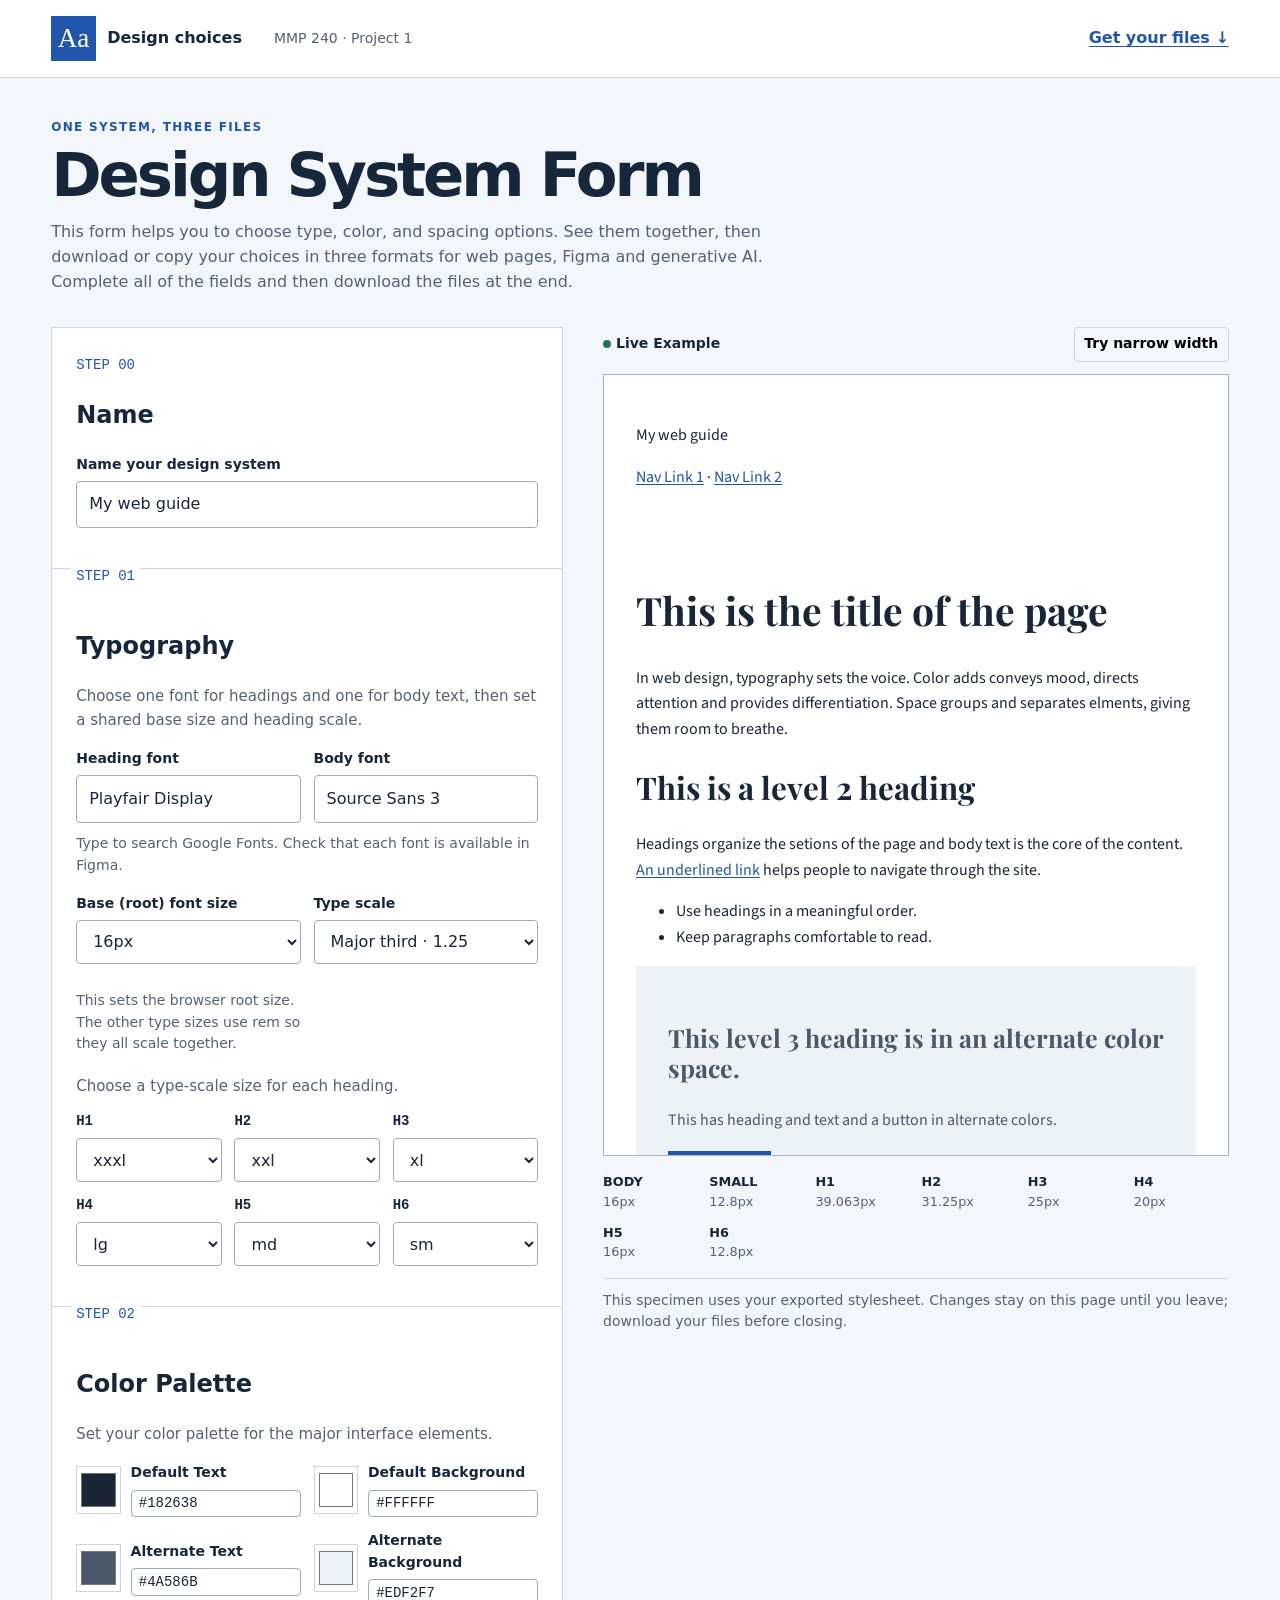
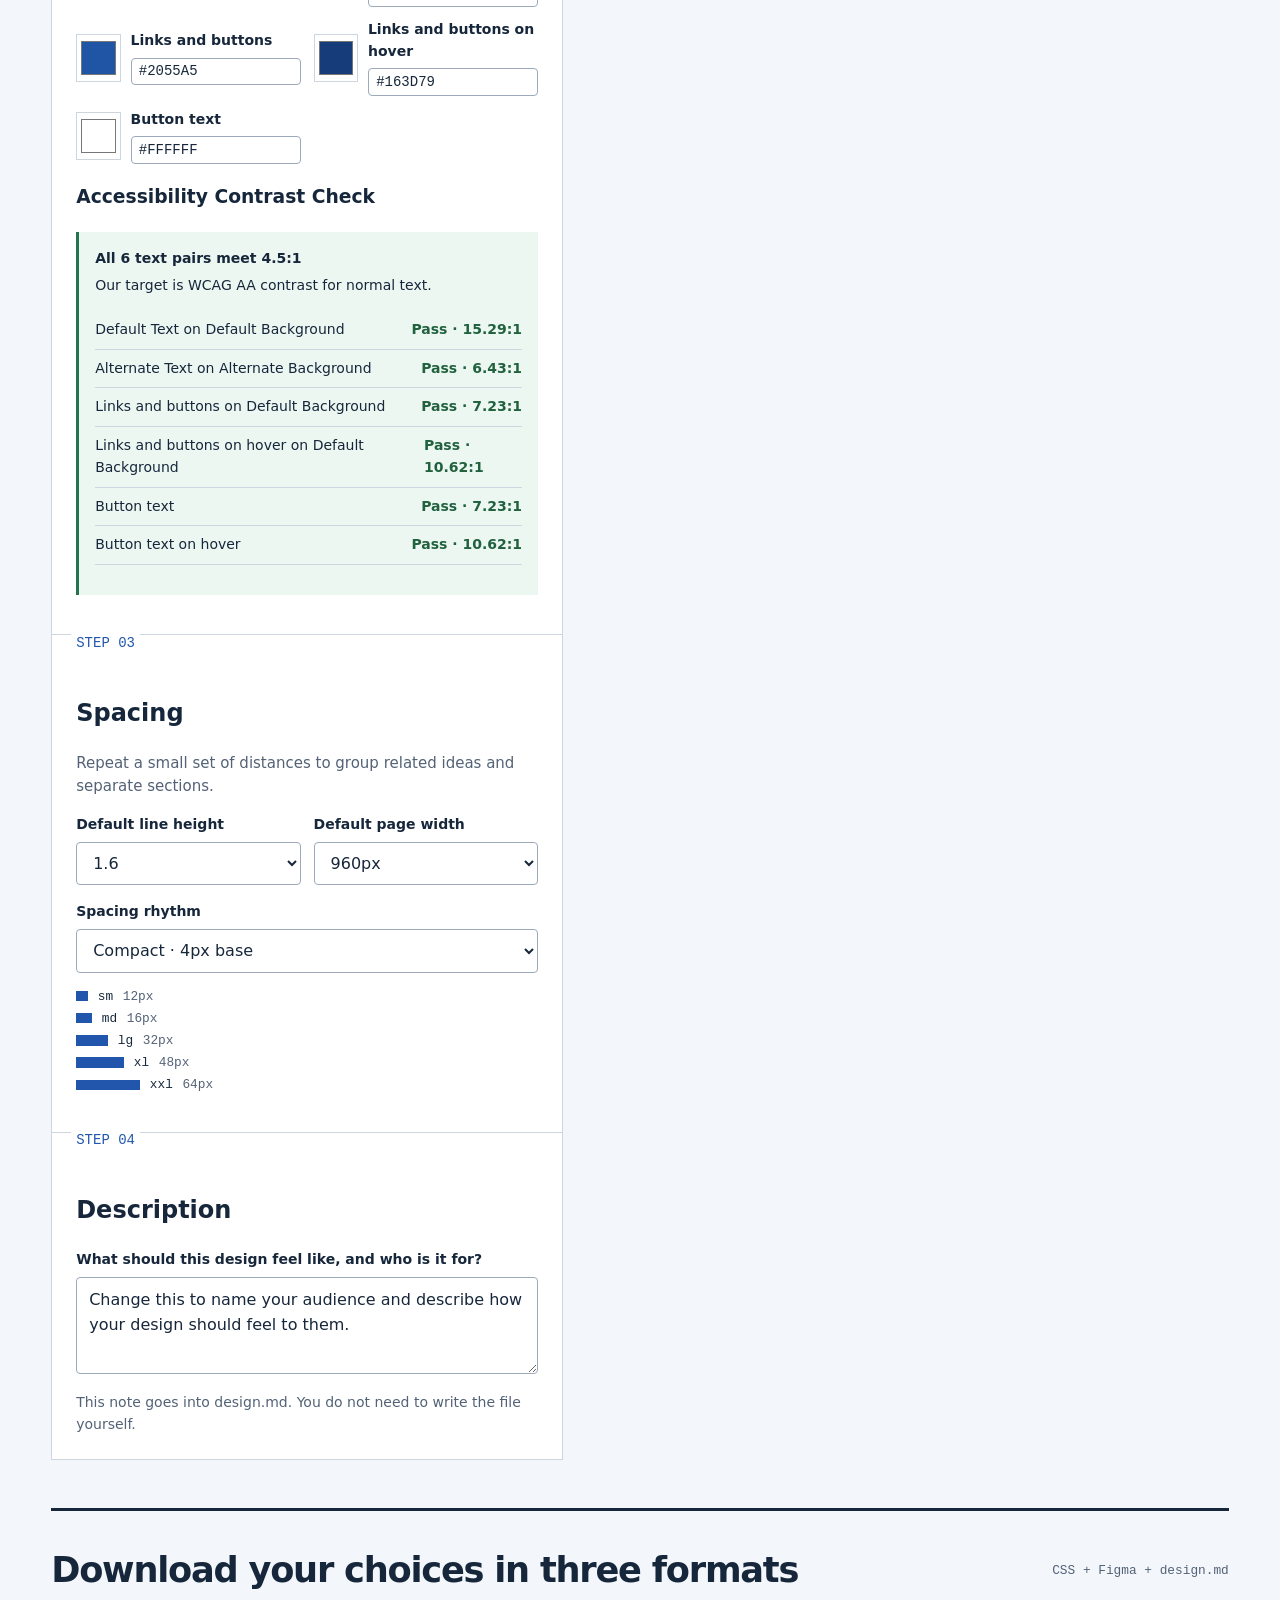
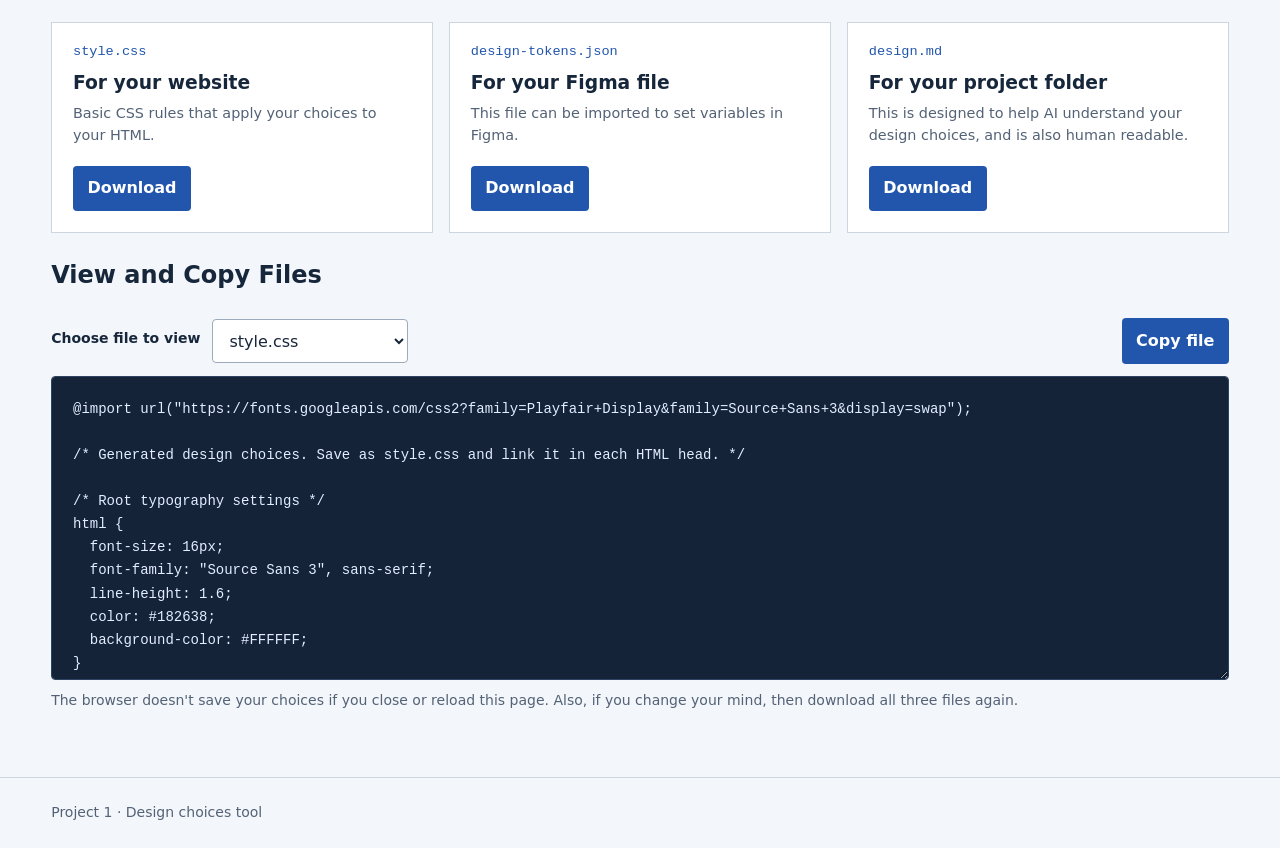
==== index.html @ 17122c2c "Initial Commit" ====
<!doctype html>
<html lang="en">
  <head>
    <meta charset="utf-8">
    <meta name="viewport" content="width=device-width, initial-scale=1">
    <meta name="description" content="Choose typography, color, and spacing for an MMP 240 website, then export matching CSS, Figma tokens, and design.md.">
    <title>Design choices · MMP 240</title>
    <link rel="stylesheet" href="styles.css">
    <script src="fonts.js" defer></script>
    <script src="app.js" defer></script>
  </head>
  <body>
    <a class="skip-link" href="#choices">Skip to design choices</a>
    <header class="app-header">
      <a class="wordmark" href="#choices"><span aria-hidden="true">Aa</span> Design choices</a>
      <span class="course-label">MMP 240 · Project 1</span>
      <a class="jump-link" href="#exports">Get your files ↓</a>
    </header>

    <main class="workspace">
      <div class="intro">
        <p class="eyebrow">One system, three files</p>
        <h1>Design System Form</h1>
        <p>This form helps you to choose type, color, and spacing options. See them together, then download or copy your choices in three formats for web pages, Figma and generative AI. Complete all of the fields and then download the files at the end.</p>
      </div>

      <div class="studio">
        <form id="choices" class="controls">
          <div class="system-name">
            <span class="step">STEP 00</span>
            <h2>Name</h2>
            <label for="name">Name your design system</label>
            <input id="name" name="name" value="My web guide" maxlength="80">
          </div>

          <fieldset>
            <legend><span class="step">STEP 01</span></legend>
            <h2>Typography</h2>
            <p class="section-help">Choose one font for headings and one for body text, then set a shared base size and heading scale.</p>
            <datalist id="font-catalog"></datalist>
            <div class="two-fields">
              <div>
                <label for="heading-font">Heading font</label>
                <input id="heading-font" name="headingFont" list="font-catalog" value="Playfair Display">
              </div>
              <div>
                <label for="body-font">Body font</label>
                <input id="body-font" name="bodyFont" list="font-catalog" value="Source Sans 3">
              </div>
            </div>
            <p class="hint">Type to search Google Fonts. Check that each font is available in Figma.</p>
            <div class="two-fields">
              <div>
                <label for="root-size">Base (root) font size</label>
                <select id="root-size" name="rootSize">
                  <option value="14">14px</option><option value="16" selected>16px</option><option value="18">18px</option><option value="20">20px</option>
                </select>
                <p class="hint">This sets the browser root size. The other type sizes use rem so they all scale together.</p>
              </div>
              <div>
                <label for="type-scale">Type scale</label>
                <select id="type-scale" name="typeScale">
                  <option value="1.067">Minor second · 1.067</option><option value="1.125">Major second · 1.125</option>
                  <option value="1.2">Minor third · 1.2</option><option value="1.25" selected>Major third · 1.25</option>
                  <option value="1.333">Perfect fourth · 1.333</option><option value="1.414">Augmented fourth · 1.414</option><option value="1.5">Perfect fifth · 1.5</option><option value="1.618">Golden ratio · 1.618</option>
                </select>
              </div>
            </div>
            <div class="heading-sizes">
              <p class="section-help">Choose a type-scale size for each heading.</p>
              <div><label for="size-h1">h1</label><select id="size-h1" name="h1"><option>xs</option><option>sm</option><option>md</option><option>lg</option><option>xl</option><option>xxl</option><option selected>xxxl</option></select></div>
              <div><label for="size-h2">h2</label><select id="size-h2" name="h2"><option>xs</option><option>sm</option><option>md</option><option>lg</option><option>xl</option><option selected>xxl</option><option>xxxl</option></select></div>
              <div><label for="size-h3">h3</label><select id="size-h3" name="h3"><option>xs</option><option>sm</option><option>md</option><option>lg</option><option selected>xl</option><option>xxl</option><option>xxxl</option></select></div>
              <div><label for="size-h4">h4</label><select id="size-h4" name="h4"><option>xs</option><option>sm</option><option>md</option><option selected>lg</option><option>xl</option><option>xxl</option><option>xxxl</option></select></div>
              <div><label for="size-h5">h5</label><select id="size-h5" name="h5"><option>xs</option><option>sm</option><option selected>md</option><option>lg</option><option>xl</option><option>xxl</option><option>xxxl</option></select></div>
              <div><label for="size-h6">h6</label><select id="size-h6" name="h6"><option>xs</option><option selected>sm</option><option>md</option><option>lg</option><option>xl</option><option>xxl</option><option>xxxl</option></select></div>
            </div>
          </fieldset>

          <fieldset>
            <legend><span class="step">STEP 02</span></legend>
            <h2>Color Palette</h2>
            <p class="section-help">Set your color palette for the major interface elements.</p>
            <div class="color-fields">
              <div class="color-field"><input type="color" id="default-text-picker" value="#182638"><div><label for="default-text">Default Text</label><input id="default-text" name="defaultText" class="hex" value="#182638" maxlength="7"></div></div>
              <div class="color-field"><input type="color" id="default-background-picker" value="#FFFFFF"><div><label for="default-background">Default Background</label><input id="default-background" name="defaultBackground" class="hex" value="#FFFFFF" maxlength="7"></div></div>
              <div class="color-field"><input type="color" id="alternate-text-picker" value="#4A586B"><div><label for="alternate-text">Alternate Text</label><input id="alternate-text" name="alternateText" class="hex" value="#4A586B" maxlength="7"></div></div>
              <div class="color-field"><input type="color" id="alternate-background-picker" value="#EDF2F7"><div><label for="alternate-background">Alternate Background</label><input id="alternate-background" name="alternateBackground" class="hex" value="#EDF2F7" maxlength="7"></div></div>
              <div class="color-field"><input type="color" id="action-picker" value="#2055A5"><div><label for="action">Links and buttons</label><input id="action" name="action" class="hex" value="#2055A5" maxlength="7"></div></div>
              <div class="color-field"><input type="color" id="hover-picker" value="#163D79"><div><label for="hover">Links and buttons on hover</label><input id="hover" name="hover" class="hex" value="#163D79" maxlength="7"></div></div>
              <div class="color-field"><input type="color" id="button-text-picker" value="#FFFFFF"><div><label for="button-text">Button text</label><input id="button-text" name="buttonText" class="hex" value="#FFFFFF" maxlength="7"></div></div>
            </div>
            <h3>Accessibility Contrast Check</h3>
            <div id="contrast-summary" class="contrast-summary"></div>
          </fieldset>

          <fieldset>
            <legend><span class="step">STEP 03</span></legend>
            <h2>Spacing</h2>
            <p class="section-help">Repeat a small set of distances to group related ideas and separate sections.</p>
            <div class="two-fields">
              <div><label for="line-height">Default line height</label><select id="line-height" name="lineHeight"><option value="1.4">1.4</option><option value="1.5">1.5</option><option value="1.6" selected>1.6</option><option value="1.7">1.7</option><option value="1.8">1.8</option></select></div>
              <div><label for="page-width">Default page width</label><select id="page-width" name="pageWidth"><option value="640">640px</option><option value="720">720px</option><option value="960" selected>960px</option><option value="1200">1200px</option></select></div>
            </div>
            <label for="spacing">Spacing rhythm</label><select id="spacing" name="space"><option value="4" selected>Compact · 4px base</option><option value="6">Comfortable · 6px base</option><option value="8">Spacious · 8px base</option></select>
            <div id="spacing-ruler" class="spacing-ruler"></div>
          </fieldset>

          <fieldset>
            <legend><span class="step">STEP 04</span></legend>
            <h2>Description</h2>
            <label for="intent">What should this design feel like, and who is it for?</label>
            <textarea id="intent" name="intent" rows="3" maxlength="500">Change this to name your audience and describe how your design should feel to them.</textarea>
            <p class="hint">This note goes into design.md. You do not need to write the file yourself.</p>
          </fieldset>
        </form>

        <aside class="preview-column" aria-label="Live design preview">
          <div class="preview-sticky">
            <div class="preview-toolbar"><span><span class="live-dot"></span> Live Example</span><button id="width-toggle" type="button">Try narrow width</button></div>
            <p id="preview-notice" class="preview-notice" hidden></p>
            <div class="preview-canvas"><iframe id="preview" title="Website preview using your exported CSS" sandbox></iframe></div>
            <div id="type-key" class="type-key"></div>
            <p class="hint">This specimen uses your exported stylesheet. Changes stay on this page until you leave; download your files before closing.</p>
          </div>
        </aside>
      </div>

      <section class="exports" id="exports">
        <div class="export-heading"><div><h2>Download your choices in three formats</h2></div><span class="file-count">CSS + Figma + design.md</span></div>
        <div id="errors" class="error-box" hidden></div>
        <p id="warning" class="warning" hidden></p>
        <div class="export-cards">
          <div><span class="file-tag">style.css</span><h3>For your website</h3><p>Basic CSS rules that apply your choices to your HTML.</p><button data-download="style.css" type="button">Download</button></div>
          <div><span class="file-tag">design-tokens.json</span><h3>For your Figma file</h3><p>This file can be imported to set variables in Figma.</p><button data-download="design-tokens.json" type="button">Download</button></div>
          <div><span class="file-tag">design.md</span><h3>For your project folder</h3><p>This is designed to help AI understand your design choices, and is also human readable.</p><button data-download="design.md" type="button">Download</button></div>
        </div>
        <h2>View and Copy Files</h2>
        <div class="code-toolbar">
          <label for="export-format">Choose file to view</label><select id="export-format"><option>style.css</option><option>design-tokens.json</option><option>design.md</option></select><button id="copy" type="button">Copy file</button></div>
        <textarea id="code-output" class="code-output" aria-label="Generated file contents" readonly spellcheck="false"></textarea>
        <output id="status" class="copy-status">The browser doesn't save your choices if you close or reload this page. Also, if you change your mind, then download all three files again.</output>
      </section>
    </main>
    <footer class="app-footer"><span>Project 1 · Design choices tool</span></footer>
  </body>
</html>
---- styles.css ----
:root { --ink: #17273b; --blue: #2156ac; --line: #cdd5df; --muted: #536276; --paper: #f3f6fa; }
* { box-sizing: border-box; }
html { scroll-behavior: smooth; }
body { margin: 0; background: var(--paper); color: var(--ink); font: 1rem/1.55 system-ui, sans-serif; }
button, input, select, textarea { font: inherit; }
a { color: var(--blue); text-underline-offset: .2em; }
:focus-visible { outline: 3px solid #a44800; outline-offset: 4px; }
.skip-link { position: fixed; top: -10rem; left: 1rem; background: white; padding: 1rem; z-index: 2; }
.skip-link:focus { top: 1rem; }
.app-header { display: flex; align-items: center; gap: 2rem; padding: 1rem clamp(1rem, 4vw, 4rem); border-bottom: 1px solid var(--line); background: white; }
.wordmark { display: flex; align-items: center; gap: .7rem; color: var(--ink); font-weight: 750; text-decoration: none; }
.wordmark span { display: grid; place-items: center; width: 2.8rem; height: 2.8rem; background: var(--blue); color: white; font: 1.7rem Georgia, serif; }
.course-label, .hint, .copy-status { color: var(--muted); font-size: .875rem; }
.jump-link { margin-left: auto; font-weight: 650; }
.workspace { max-width: 1500px; margin: auto; padding: 2.5rem clamp(1rem, 4vw, 4rem) 4rem; }
.intro { max-width: 48rem; margin-bottom: 2rem; }
.eyebrow { margin: 0 0 .4rem; color: var(--blue); font-size: .75rem; font-weight: 750; letter-spacing: .11em; text-transform: uppercase; }
.intro h1 { margin: 0 0 .75rem; font-size: clamp(2.3rem, 5vw, 3.8rem); line-height: 1.08; letter-spacing: -.05em; }
.intro > p:last-child { margin: 0; color: var(--muted); }
.studio { display: grid; grid-template-columns: minmax(0, .9fr) minmax(0, 1.1fr); gap: 2.5rem; align-items: start; }
.controls { min-width: 0; background: white; border: 1px solid var(--line); }
.system-name, .controls fieldset { padding: 1.5rem; }
.controls fieldset { min-width: 0; margin: 0; border: 0; border-top: 1px solid var(--line); }
.controls legend { display: flex; gap: .55rem; padding: 1rem .3rem 0; margin-left: -.3rem; font-size: 1.2rem; font-weight: 750; }
.step { color: var(--blue); font: .875rem ui-monospace, monospace; }
label { display: block; margin-bottom: .35rem; font-size: .875rem; font-weight: 650; }
input:not([type=color]), textarea, select { width: 100%; min-width: 0; padding: .65rem .75rem; border: 1px solid #9caabc; border-radius: 4px; background: white; color: var(--ink); }
textarea { resize: vertical; }
[aria-invalid=true] { border-color: #b02b25 !important; }
.section-help { margin: 0 0 1rem; color: var(--muted); font-size: .9375rem; }
.hint { margin: .65rem 0 0; }
.two-fields, .color-fields { display: grid; grid-template-columns: 1fr 1fr; gap: .8rem; margin-top: 1rem; }
.two-fields label + select { margin-bottom: 1rem; }
.heading-sizes { display: grid; grid-template-columns: repeat(3, 1fr); gap: .8rem; margin-top: 1.25rem; }
.heading-sizes .section-help { grid-column: 1 / -1; margin: 0; }
.heading-sizes label { font-family: ui-monospace, monospace; text-transform: uppercase; }
.color-field { display: flex; align-items: center; gap: .6rem; min-width: 0; }
.color-field input[type=color] { flex: 0 0 auto; width: 2.8rem; height: 3rem; padding: 2px; border: 1px solid var(--line); background: white; cursor: pointer; }
.color-field > div { min-width: 0; }
.hex { padding: .3rem .45rem !important; font: .875rem ui-monospace, monospace !important; }
.contrast-summary { margin-top: 1.3rem; padding: 1rem; border-left: 3px solid #25734f; background: #edf7f2; font-size: .875rem; }
.contrast-summary.needs-work { border-color: #a44800; background: #fff4e8; }
.contrast-summary p { margin: .35rem 0; }
.contrast-list { padding: 0; list-style: none; }
.contrast-list li { display: flex; justify-content: space-between; gap: .8rem; padding: .5rem 0; border-bottom: 1px solid var(--line); }
.pass { color: #21613e; }.fail { color: #9d3020; }
.spacing-ruler { display: grid; gap: .45rem; margin-top: 1rem; }
.spacing-ruler > div { display: flex; align-items: center; gap: .6rem; font: .8rem ui-monospace, monospace; }
.space-bar { display: block; height: .65rem; background: var(--blue); }.spacing-ruler strong { color: var(--muted); font-weight: 400; }
.preview-sticky { position: sticky; top: 1.5rem; }.preview-toolbar { display: flex; justify-content: space-between; align-items: center; margin-bottom: .75rem; font-size: .875rem; font-weight: 650; }
.preview-toolbar button { padding: .35rem .6rem; border: 1px solid var(--line); border-radius: 4px; background: transparent; }.live-dot { display: inline-block; width: .5rem; height: .5rem; border-radius: 50%; background: #23734f; }
.preview-notice, .warning { padding: .75rem 1rem; border-left: 3px solid #a44800; background: #fff3df; font-size: .9rem; }
.preview-canvas { border: 1px solid #a8b4c4; background: #dce3ed; }.preview-canvas iframe { display: block; width: 100%; height: 780px; border: 0; background: white; }.preview-canvas iframe.narrow { max-width: 360px; margin: auto; }
.type-key { display: grid; grid-template-columns: repeat(6, 1fr); gap: .7rem; padding: 1rem 0; border-bottom: 1px solid var(--line); }.type-key span { display: grid; color: var(--muted); font-size: .8rem; }.type-key strong { color: var(--ink); }
.exports { margin-top: 3rem; padding-top: 2rem; border-top: 3px solid var(--ink); scroll-margin-top: 1.5rem; }.export-heading { display: flex; justify-content: space-between; align-items: center; gap: 1rem; }.export-heading h2 { margin: 0; font-size: clamp(1.6rem, 3vw, 2.2rem); letter-spacing: -.035em; }.file-count { color: var(--muted); font: .8rem ui-monospace, monospace; }
.error-box { margin-top: 1rem; padding: 1rem; border: 1px solid #b02b25; background: #fff0ef; }.error-box ul { margin: .5rem 0 0; padding-left: 1.5rem; }
.export-cards { display: grid; grid-template-columns: repeat(3, 1fr); gap: 1rem; margin: 1.5rem 0; }.export-cards > div { display: flex; flex-direction: column; padding: 1.3rem; border: 1px solid var(--line); background: white; }.file-tag { color: var(--blue); font: .85rem ui-monospace, monospace; }.export-cards h3 { margin: .6rem 0 .3rem; }.export-cards p { margin: 0 0 1.2rem; color: var(--muted); font-size: .9rem; }
.export-cards button, .code-toolbar button { align-self: start; padding: .65rem .9rem; border: 0; border-radius: 4px; background: var(--blue); color: white; font-weight: 650; cursor: pointer; }.export-cards button { margin-top: auto; }.export-cards button:disabled, .code-toolbar button:disabled { opacity: .5; cursor: not-allowed; }
.code-toolbar { display: flex; align-items: center; gap: .75rem; margin-top: 1.5rem; }.code-toolbar select { width: auto; }.code-toolbar button { margin-left: auto; }.code-output { width: 100%; height: 19rem; margin-top: .75rem; padding: 1.3rem; border: 1px solid #2d4563; border-radius: 4px; background: #142338; color: #e3edff; font: .875rem/1.65 ui-monospace, monospace; resize: vertical; }
.app-footer { display: flex; justify-content: space-between; gap: 1rem; padding: 1.5rem clamp(1rem, 4vw, 4rem); border-top: 1px solid var(--line); color: var(--muted); font-size: .875rem; }
@media (max-width: 850px) { .studio { grid-template-columns: 1fr; }.preview-sticky { position: static; }.color-fields { grid-template-columns: 1fr; }.export-cards { grid-template-columns: 1fr; } }
@media (max-width: 550px) { .app-header { gap: .7rem; }.course-label, .file-count { display: none; }.workspace { padding-top: 1.5rem; }.two-fields, .color-fields, .heading-sizes { grid-template-columns: 1fr; }.export-heading, .app-footer { display: block; }.app-footer span { display: block; margin: .5rem 0; }.code-toolbar { flex-wrap: wrap; }.code-toolbar button { margin-left: 0; }.type-key { grid-template-columns: repeat(3, 1fr); } }
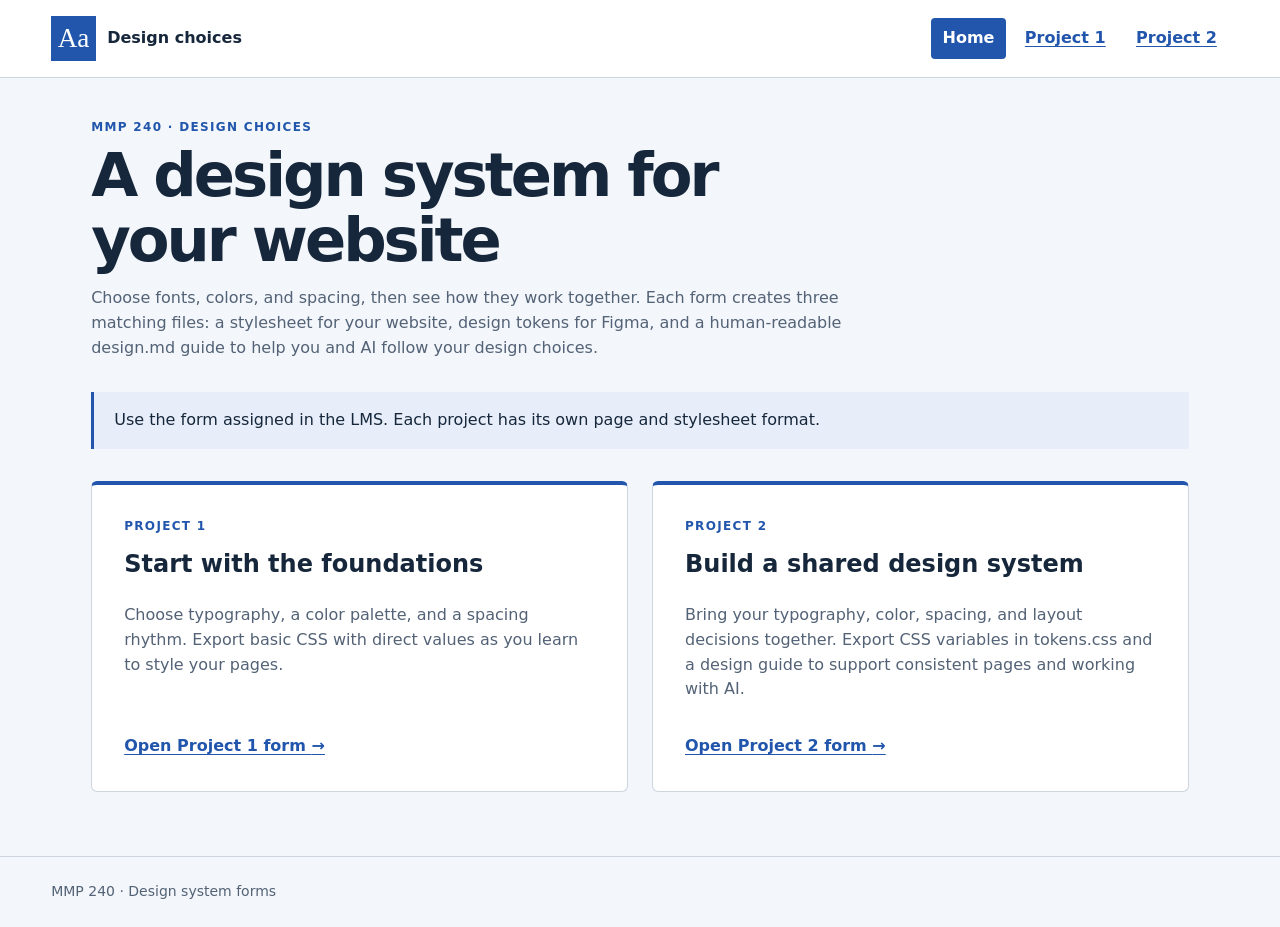
==== commit a5a9d2d5: "Added Project 2 form and output files rules. New pages and nav update." ====
--- a/index.html
+++ b/index.html
@@ -1,147 +1,40 @@
-<!doctype html>
+<!DOCTYPE html>
 <html lang="en">
-  <head>
-    <meta charset="utf-8">
-    <meta name="viewport" content="width=device-width, initial-scale=1">
-    <meta name="description" content="Choose typography, color, and spacing for an MMP 240 website, then export matching CSS, Figma tokens, and design.md.">
-    <title>Design choices · MMP 240</title>
-    <link rel="stylesheet" href="styles.css">
-    <script src="fonts.js" defer></script>
-    <script src="app.js" defer></script>
-  </head>
-  <body>
-    <a class="skip-link" href="#choices">Skip to design choices</a>
-    <header class="app-header">
-      <a class="wordmark" href="#choices"><span aria-hidden="true">Aa</span> Design choices</a>
-      <span class="course-label">MMP 240 · Project 1</span>
-      <a class="jump-link" href="#exports">Get your files ↓</a>
+<head>
+  <meta charset="utf-8">
+  <meta name="viewport" content="width=device-width, initial-scale=1">
+  <meta name="description" content="Choose the MMP 240 design system form for your project. Create matching CSS, Figma tokens, and a design guide.">
+  <title>Design System Forms · MMP 240</title>
+  <link rel="stylesheet" href="styles.css">
+</head>
+<body>
+  <a class="skip-link" href="#main">Skip to main content</a>
+  <header class="app-header">
+      <a class="wordmark" href="index.html"><span aria-hidden="true">Aa</span> Design choices</a>
+      <nav class="site-nav" aria-label="Main navigation"><a href="index.html" aria-current="page">Home</a><a href="project-1.html">Project 1</a><a href="project-2.html">Project 2</a></nav>
     </header>
-
-    <main class="workspace">
-      <div class="intro">
-        <p class="eyebrow">One system, three files</p>
-        <h1>Design System Form</h1>
-        <p>This form helps you to choose type, color, and spacing options. See them together, then download or copy your choices in three formats for web pages, Figma and generative AI. Complete all of the fields and then download the files at the end.</p>
-      </div>
-
-      <div class="studio">
-        <form id="choices" class="controls">
-          <div class="system-name">
-            <span class="step">STEP 00</span>
-            <h2>Name</h2>
-            <label for="name">Name your design system</label>
-            <input id="name" name="name" value="My web guide" maxlength="80">
-          </div>
-
-          <fieldset>
-            <legend><span class="step">STEP 01</span></legend>
-            <h2>Typography</h2>
-            <p class="section-help">Choose one font for headings and one for body text, then set a shared base size and heading scale.</p>
-            <datalist id="font-catalog"></datalist>
-            <div class="two-fields">
-              <div>
-                <label for="heading-font">Heading font</label>
-                <input id="heading-font" name="headingFont" list="font-catalog" value="Playfair Display">
-              </div>
-              <div>
-                <label for="body-font">Body font</label>
-                <input id="body-font" name="bodyFont" list="font-catalog" value="Source Sans 3">
-              </div>
-            </div>
-            <p class="hint">Type to search Google Fonts. Check that each font is available in Figma.</p>
-            <div class="two-fields">
-              <div>
-                <label for="root-size">Base (root) font size</label>
-                <select id="root-size" name="rootSize">
-                  <option value="14">14px</option><option value="16" selected>16px</option><option value="18">18px</option><option value="20">20px</option>
-                </select>
-                <p class="hint">This sets the browser root size. The other type sizes use rem so they all scale together.</p>
-              </div>
-              <div>
-                <label for="type-scale">Type scale</label>
-                <select id="type-scale" name="typeScale">
-                  <option value="1.067">Minor second · 1.067</option><option value="1.125">Major second · 1.125</option>
-                  <option value="1.2">Minor third · 1.2</option><option value="1.25" selected>Major third · 1.25</option>
-                  <option value="1.333">Perfect fourth · 1.333</option><option value="1.414">Augmented fourth · 1.414</option><option value="1.5">Perfect fifth · 1.5</option><option value="1.618">Golden ratio · 1.618</option>
-                </select>
-              </div>
-            </div>
-            <div class="heading-sizes">
-              <p class="section-help">Choose a type-scale size for each heading.</p>
-              <div><label for="size-h1">h1</label><select id="size-h1" name="h1"><option>xs</option><option>sm</option><option>md</option><option>lg</option><option>xl</option><option>xxl</option><option selected>xxxl</option></select></div>
-              <div><label for="size-h2">h2</label><select id="size-h2" name="h2"><option>xs</option><option>sm</option><option>md</option><option>lg</option><option>xl</option><option selected>xxl</option><option>xxxl</option></select></div>
-              <div><label for="size-h3">h3</label><select id="size-h3" name="h3"><option>xs</option><option>sm</option><option>md</option><option>lg</option><option selected>xl</option><option>xxl</option><option>xxxl</option></select></div>
-              <div><label for="size-h4">h4</label><select id="size-h4" name="h4"><option>xs</option><option>sm</option><option>md</option><option selected>lg</option><option>xl</option><option>xxl</option><option>xxxl</option></select></div>
-              <div><label for="size-h5">h5</label><select id="size-h5" name="h5"><option>xs</option><option>sm</option><option selected>md</option><option>lg</option><option>xl</option><option>xxl</option><option>xxxl</option></select></div>
-              <div><label for="size-h6">h6</label><select id="size-h6" name="h6"><option>xs</option><option selected>sm</option><option>md</option><option>lg</option><option>xl</option><option>xxl</option><option>xxxl</option></select></div>
-            </div>
-          </fieldset>
-
-          <fieldset>
-            <legend><span class="step">STEP 02</span></legend>
-            <h2>Color Palette</h2>
-            <p class="section-help">Set your color palette for the major interface elements.</p>
-            <div class="color-fields">
-              <div class="color-field"><input type="color" id="default-text-picker" value="#182638"><div><label for="default-text">Default Text</label><input id="default-text" name="defaultText" class="hex" value="#182638" maxlength="7"></div></div>
-              <div class="color-field"><input type="color" id="default-background-picker" value="#FFFFFF"><div><label for="default-background">Default Background</label><input id="default-background" name="defaultBackground" class="hex" value="#FFFFFF" maxlength="7"></div></div>
-              <div class="color-field"><input type="color" id="alternate-text-picker" value="#4A586B"><div><label for="alternate-text">Alternate Text</label><input id="alternate-text" name="alternateText" class="hex" value="#4A586B" maxlength="7"></div></div>
-              <div class="color-field"><input type="color" id="alternate-background-picker" value="#EDF2F7"><div><label for="alternate-background">Alternate Background</label><input id="alternate-background" name="alternateBackground" class="hex" value="#EDF2F7" maxlength="7"></div></div>
-              <div class="color-field"><input type="color" id="action-picker" value="#2055A5"><div><label for="action">Links and buttons</label><input id="action" name="action" class="hex" value="#2055A5" maxlength="7"></div></div>
-              <div class="color-field"><input type="color" id="hover-picker" value="#163D79"><div><label for="hover">Links and buttons on hover</label><input id="hover" name="hover" class="hex" value="#163D79" maxlength="7"></div></div>
-              <div class="color-field"><input type="color" id="button-text-picker" value="#FFFFFF"><div><label for="button-text">Button text</label><input id="button-text" name="buttonText" class="hex" value="#FFFFFF" maxlength="7"></div></div>
-            </div>
-            <h3>Accessibility Contrast Check</h3>
-            <div id="contrast-summary" class="contrast-summary"></div>
-          </fieldset>
-
-          <fieldset>
-            <legend><span class="step">STEP 03</span></legend>
-            <h2>Spacing</h2>
-            <p class="section-help">Repeat a small set of distances to group related ideas and separate sections.</p>
-            <div class="two-fields">
-              <div><label for="line-height">Default line height</label><select id="line-height" name="lineHeight"><option value="1.4">1.4</option><option value="1.5">1.5</option><option value="1.6" selected>1.6</option><option value="1.7">1.7</option><option value="1.8">1.8</option></select></div>
-              <div><label for="page-width">Default page width</label><select id="page-width" name="pageWidth"><option value="640">640px</option><option value="720">720px</option><option value="960" selected>960px</option><option value="1200">1200px</option></select></div>
-            </div>
-            <label for="spacing">Spacing rhythm</label><select id="spacing" name="space"><option value="4" selected>Compact · 4px base</option><option value="6">Comfortable · 6px base</option><option value="8">Spacious · 8px base</option></select>
-            <div id="spacing-ruler" class="spacing-ruler"></div>
-          </fieldset>
-
-          <fieldset>
-            <legend><span class="step">STEP 04</span></legend>
-            <h2>Description</h2>
-            <label for="intent">What should this design feel like, and who is it for?</label>
-            <textarea id="intent" name="intent" rows="3" maxlength="500">Change this to name your audience and describe how your design should feel to them.</textarea>
-            <p class="hint">This note goes into design.md. You do not need to write the file yourself.</p>
-          </fieldset>
-        </form>
-
-        <aside class="preview-column" aria-label="Live design preview">
-          <div class="preview-sticky">
-            <div class="preview-toolbar"><span><span class="live-dot"></span> Live Example</span><button id="width-toggle" type="button">Try narrow width</button></div>
-            <p id="preview-notice" class="preview-notice" hidden></p>
-            <div class="preview-canvas"><iframe id="preview" title="Website preview using your exported CSS" sandbox></iframe></div>
-            <div id="type-key" class="type-key"></div>
-            <p class="hint">This specimen uses your exported stylesheet. Changes stay on this page until you leave; download your files before closing.</p>
-          </div>
-        </aside>
-      </div>
-
-      <section class="exports" id="exports">
-        <div class="export-heading"><div><h2>Download your choices in three formats</h2></div><span class="file-count">CSS + Figma + design.md</span></div>
-        <div id="errors" class="error-box" hidden></div>
-        <p id="warning" class="warning" hidden></p>
-        <div class="export-cards">
-          <div><span class="file-tag">style.css</span><h3>For your website</h3><p>Basic CSS rules that apply your choices to your HTML.</p><button data-download="style.css" type="button">Download</button></div>
-          <div><span class="file-tag">design-tokens.json</span><h3>For your Figma file</h3><p>This file can be imported to set variables in Figma.</p><button data-download="design-tokens.json" type="button">Download</button></div>
-          <div><span class="file-tag">design.md</span><h3>For your project folder</h3><p>This is designed to help AI understand your design choices, and is also human readable.</p><button data-download="design.md" type="button">Download</button></div>
-        </div>
-        <h2>View and Copy Files</h2>
-        <div class="code-toolbar">
-          <label for="export-format">Choose file to view</label><select id="export-format"><option>style.css</option><option>design-tokens.json</option><option>design.md</option></select><button id="copy" type="button">Copy file</button></div>
-        <textarea id="code-output" class="code-output" aria-label="Generated file contents" readonly spellcheck="false"></textarea>
-        <output id="status" class="copy-status">The browser doesn't save your choices if you close or reload this page. Also, if you change your mind, then download all three files again.</output>
-      </section>
-    </main>
-    <footer class="app-footer"><span>Project 1 · Design choices tool</span></footer>
-  </body>
+  <main id="main" class="workspace home-workspace">
+    <div class="intro">
+      <p class="eyebrow">MMP 240 · Design choices</p>
+      <h1>A design system for your website</h1>
+      <p>Choose fonts, colors, and spacing, then see how they work together. Each form creates three matching files: a stylesheet for your website, design tokens for Figma, and a human-readable design.md guide to help you and AI follow your design choices.</p>
+    </div>
+    <p class="project-notice">Use the form assigned in the LMS. Each project has its own page and stylesheet format.</p>
+    <div class="project-cards">
+      <article class="project-card">
+        <p class="eyebrow">Project 1</p>
+        <h2>Start with the foundations</h2>
+        <p>Choose typography, a color palette, and a spacing rhythm. Export basic CSS with direct values as you learn to style your pages.</p>
+        <a class="card-link" href="project-1.html">Open Project 1 form <span aria-hidden="true">→</span></a>
+      </article>
+      <article class="project-card">
+        <p class="eyebrow">Project 2</p>
+        <h2>Build a shared design system</h2>
+        <p>Bring your typography, color, spacing, and layout decisions together. Export CSS variables in tokens.css and a design guide to support consistent pages and working with AI.</p>
+        <a class="card-link" href="project-2.html">Open Project 2 form <span aria-hidden="true">→</span></a>
+      </article>
+    </div>
+  </main>
+  <footer class="app-footer"><span>MMP 240 · Design system forms</span></footer>
+</body>
 </html>
--- a/styles.css
+++ b/styles.css
@@ -47,7 +47,7 @@
 .spacing-ruler { display: grid; gap: .45rem; margin-top: 1rem; }
 .spacing-ruler > div { display: flex; align-items: center; gap: .6rem; font: .8rem ui-monospace, monospace; }
 .space-bar { display: block; height: .65rem; background: var(--blue); }.spacing-ruler strong { color: var(--muted); font-weight: 400; }
-.preview-sticky { position: sticky; top: 1.5rem; }.preview-toolbar { display: flex; justify-content: space-between; align-items: center; margin-bottom: .75rem; font-size: .875rem; font-weight: 650; }
+.preview-column { position: sticky; top: 1.5rem; align-self: start; }.preview-toolbar { display: flex; justify-content: space-between; align-items: center; margin-bottom: .75rem; font-size: .875rem; font-weight: 650; }
 .preview-toolbar button { padding: .35rem .6rem; border: 1px solid var(--line); border-radius: 4px; background: transparent; }.live-dot { display: inline-block; width: .5rem; height: .5rem; border-radius: 50%; background: #23734f; }
 .preview-notice, .warning { padding: .75rem 1rem; border-left: 3px solid #a44800; background: #fff3df; font-size: .9rem; }
 .preview-canvas { border: 1px solid #a8b4c4; background: #dce3ed; }.preview-canvas iframe { display: block; width: 100%; height: 780px; border: 0; background: white; }.preview-canvas iframe.narrow { max-width: 360px; margin: auto; }
@@ -58,5 +58,31 @@
 .export-cards button, .code-toolbar button { align-self: start; padding: .65rem .9rem; border: 0; border-radius: 4px; background: var(--blue); color: white; font-weight: 650; cursor: pointer; }.export-cards button { margin-top: auto; }.export-cards button:disabled, .code-toolbar button:disabled { opacity: .5; cursor: not-allowed; }
 .code-toolbar { display: flex; align-items: center; gap: .75rem; margin-top: 1.5rem; }.code-toolbar select { width: auto; }.code-toolbar button { margin-left: auto; }.code-output { width: 100%; height: 19rem; margin-top: .75rem; padding: 1.3rem; border: 1px solid #2d4563; border-radius: 4px; background: #142338; color: #e3edff; font: .875rem/1.65 ui-monospace, monospace; resize: vertical; }
 .app-footer { display: flex; justify-content: space-between; gap: 1rem; padding: 1.5rem clamp(1rem, 4vw, 4rem); border-top: 1px solid var(--line); color: var(--muted); font-size: .875rem; }
-@media (max-width: 850px) { .studio { grid-template-columns: 1fr; }.preview-sticky { position: static; }.color-fields { grid-template-columns: 1fr; }.export-cards { grid-template-columns: 1fr; } }
+@media (max-width: 850px) { .studio { grid-template-columns: 1fr; }.preview-column { position: static; }.color-fields { grid-template-columns: 1fr; }.export-cards { grid-template-columns: 1fr; } }
 @media (max-width: 550px) { .app-header { gap: .7rem; }.course-label, .file-count { display: none; }.workspace { padding-top: 1.5rem; }.two-fields, .color-fields, .heading-sizes { grid-template-columns: 1fr; }.export-heading, .app-footer { display: block; }.app-footer span { display: block; margin: .5rem 0; }.code-toolbar { flex-wrap: wrap; }.code-toolbar button { margin-left: 0; }.type-key { grid-template-columns: repeat(3, 1fr); } }
+
+/* Shared navigation and project selection */
+.app-header { flex-wrap: wrap; justify-content: space-between; }
+.site-nav { display: flex; flex-wrap: wrap; gap: .4rem; }
+.site-nav a { padding: .5rem .75rem; border-radius: 4px; font-weight: 650; }
+.site-nav a[aria-current="page"] { background: var(--blue); color: white; text-decoration: none; }
+.project-notice { padding: 1rem 1.25rem; border-left: 3px solid var(--blue); background: #e7eef9; }
+.workspace > .jump-link { display: inline-block; margin-bottom: 1.5rem; }
+.home-workspace { max-width: 1200px; min-height: 75vh; }
+.project-cards { display: grid; grid-template-columns: repeat(2, minmax(0, 1fr)); gap: 1.5rem; margin-top: 2rem; }
+.project-card { display: flex; flex-direction: column; padding: clamp(1.25rem, 3vw, 2rem); border: 1px solid var(--line); border-top: 4px solid var(--blue); border-radius: 6px; background: white; }
+.project-card h2 { margin: .5rem 0; line-height: 1.2; }
+.project-card > p:not(.eyebrow) { color: var(--muted); }
+.card-link { align-self: start; margin-top: auto; padding-top: 1rem; font-weight: 700; }
+@media (max-width: 650px) { .project-cards { grid-template-columns: 1fr; }.site-nav { width: 100%; }.site-nav a { flex: 1; text-align: center; } }
+
+.palette-divider { border: 0; border-top: 1px solid var(--line); margin: 1.5rem 0; }
+
+/* Full-width Project 2 reference lists. Keep ruler bars at their true size. */
+.text-size-values { display: grid; gap: .45rem; margin: 1rem 0; font: .8rem ui-monospace, monospace; }
+.text-size-values > div { display: flex; flex-wrap: wrap; justify-content: space-between; gap: .35rem 1rem; padding-block: .4rem; border-bottom: 1px solid var(--line); }
+.text-size-values dd { margin: 0; color: var(--muted); }
+body[data-project="2"] .spacing-ruler { display: block; max-width: 100%; overflow-x: auto; }
+body[data-project="2"] .spacing-ruler > div { width: max-content; min-width: 100%; margin-block: .45rem; }
+body[data-project="2"] .space-bar { flex: 0 0 auto; }
+body[data-project="2"] .spacing-ruler span, body[data-project="2"] .spacing-ruler strong { white-space: nowrap; }
